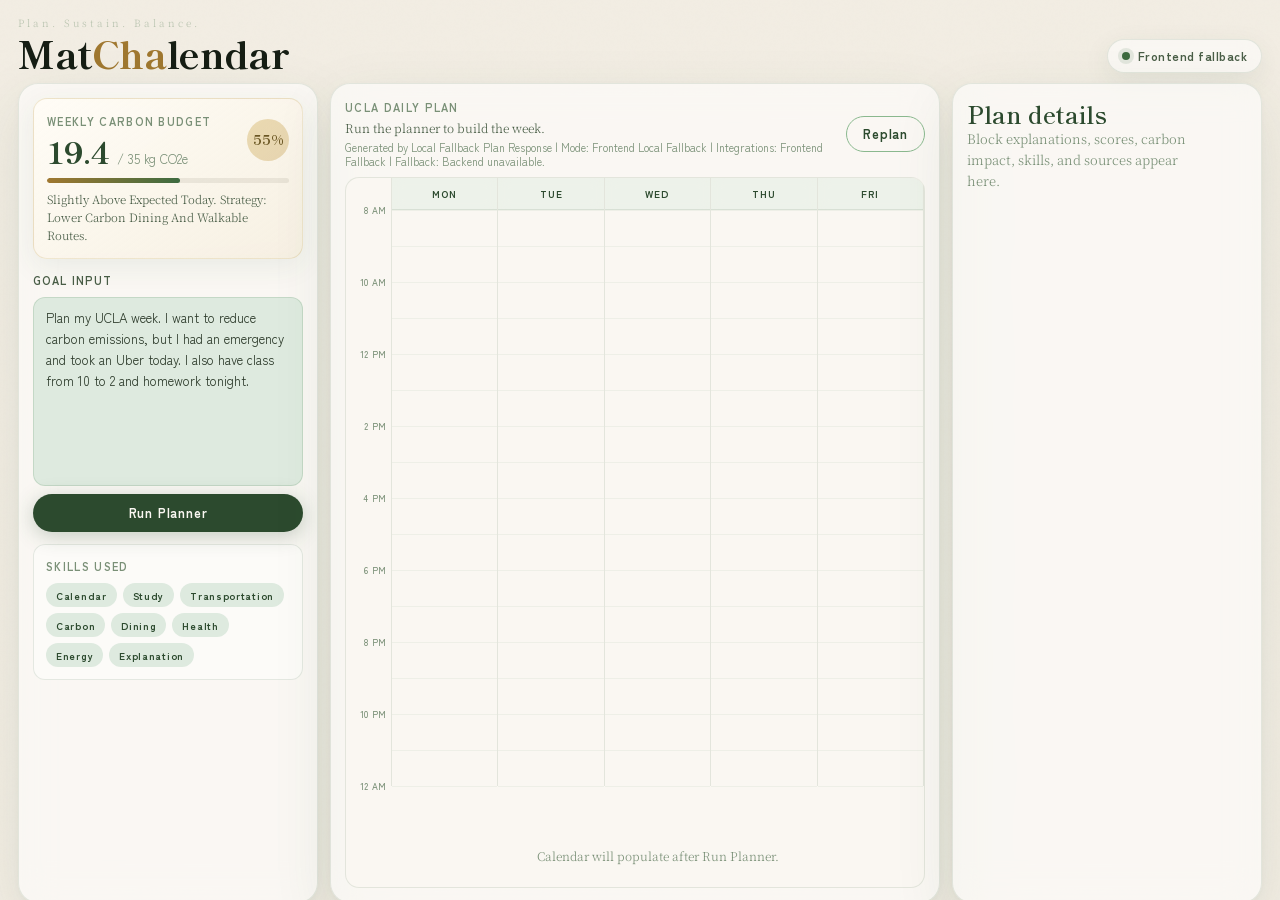
==== index.html @ 8e5134f7 "1" ====
<!doctype html>
<html lang="en">
  <head>
    <meta charset="UTF-8" />
    <meta name="viewport" content="width=device-width, initial-scale=1.0" />
    <meta name="description" content="MatChalendar - local-first AI campus planner for UCLA daily life. Sustainability, balance, and intelligent weekly planning." />
    <title>MatChalendar - Campus Life AI Planner</title>
    <link rel="stylesheet" href="./styles.css" />
  </head>
  <body>
    <main class="app-shell">
      <header class="topbar">
        <div class="brand">
          <p class="mood-text">Plan. Sustain. Balance.</p>
          <h1>Mat<span class="gold">Cha</span>lendar</h1>
        </div>
        <div id="plannerBadge" class="local-badge" aria-label="Planner status">
          <span class="status-dot"></span>
          Fallback ready
        </div>
      </header>

      <section class="workspace" aria-label="MatChalendar one-screen demo">
        <aside class="control-panel" aria-label="Planner controls">
          <section class="carbon-card" aria-label="Weekly carbon budget">
            <div class="card-row">
              <div>
                <p class="kicker">Weekly carbon budget</p>
                <div class="carbon-number"><strong id="carbonCurrent">19.4</strong><span id="carbonTarget">/ 35 kg CO2e</span></div>
              </div>
              <span id="carbonPercent" class="budget-pill">55%</span>
            </div>
            <div class="budget-meter" aria-hidden="true"><span id="carbonMeter"></span></div>
            <p id="carbonStatus" class="quiet-copy">Slightly above today's pace after an emergency Uber. The planner compensates with calmer meal and route choices.</p>
          </section>

          <form id="plannerForm" class="goal-form">
            <label for="promptInput">Goal input</label>
            <textarea id="promptInput" rows="8">Plan my UCLA week. I want to reduce carbon emissions, but I had an emergency and took an Uber today. I also have class from 10 to 2 and homework tonight.</textarea>
            <button class="primary-button" type="submit">Run Planner</button>
            <ol id="compactTrace" class="compact-trace" hidden></ol>
          </form>

          <section class="skill-trace-card" aria-label="Skills used trace">
            <p class="kicker">Skills used</p>
            <div id="skillsTrace" class="skill-chips muted"></div>
          </section>

          <section id="memoryCard" class="memory-card" aria-label="Memory update suggestion" hidden>
            <p class="kicker">Memory</p>
            <h3>Remember this preference?</h3>
            <p id="memoryReason" class="quiet-copy"></p>
            <div id="memoryPatch" class="memory-patch"></div>
            <div class="memory-actions">
              <button id="saveMemoryBtn" class="secondary-button" type="button">Save</button>
              <button id="ignoreMemoryBtn" class="ghost-button" type="button">Ignore</button>
            </div>
          </section>
        </aside>

        <section class="calendar-panel" aria-label="Weekly calendar">
          <div class="calendar-header">
            <div>
              <p class="kicker">UCLA daily plan</p>
              <h2 id="planSummary">Run the planner to build the week.</h2>
              <p id="plannerMeta" class="planner-meta">PlannerProvider waiting for a goal.</p>
            </div>
            <button id="regenerateBtn" class="secondary-button" type="button">Replan</button>
          </div>
          <div id="calendarGrid" class="calendar-grid" aria-live="polite"></div>
        </section>

        <aside class="detail-drawer" aria-label="Contextual explanation drawer">
          <div id="drawerEmpty" class="drawer-empty"></div>

          <div id="drawerContent" class="drawer-content" hidden>
            <div class="drawer-heading">
              <span id="blockType" class="type-pill"></span>
              <button id="closeDrawer" class="close-button" type="button" aria-label="Close explanation">&times;</button>
            </div>
            <h2 id="blockTitle"></h2>
            <p id="blockMeta" class="block-meta"></p>

            <section class="detail-section">
              <p class="kicker">Reason</p>
              <p id="blockReason"></p>
            </section>

            <section class="detail-section">
              <p class="kicker">Impact</p>
              <p id="blockImpact"></p>
            </section>

            <section class="impact-card">
              <p class="kicker">Carbon</p>
              <div class="impact-row"><span>Estimated carbon</span><strong id="carbonEstimate"></strong></div>
              <div class="impact-row"><span>Carbon delta</span><strong id="carbonDelta"></strong></div>
            </section>

            <section class="detail-section">
              <p class="kicker">Scores</p>
              <div id="scoreStack" class="score-stack"></div>
            </section>

            <section class="detail-section">
              <p class="kicker">Skills used</p>
              <div id="drawerSkills" class="skill-chips"></div>
            </section>

            <section class="detail-section">
              <p class="kicker">Data sources</p>
              <div id="drawerSources" class="skill-chips muted"></div>
            </section>
          </div>
        </aside>
      </section>
    </main>

    <script src="./app.js"></script>
  </body>
</html>
---- styles.css ----
﻿@import url("https://fonts.googleapis.com/css2?family=Shippori+Mincho+B1:wght@400;600;800&family=Zen+Kaku+Gothic+Antique:wght@300;400;500;700&family=Noto+Serif+JP:ital,wght@0,300;0,400;1,300&display=swap");

/* -- DESIGN TOKENS -- */
:root {
  --ink:         #161e14;
  --matcha-d:    #2c4a2e;
  --matcha:      #3d6b40;
  --matcha-m:    #5a8f5e;
  --matcha-l:    #8ab88e;
  --matcha-ll:   #bfd8c1;
  --matcha-dust: #deeadf;
  --washi:       #f2ede3;
  --cream:       #faf7f2;
  --cream-soft:  #fffdf8;
  --gold:        #a07830;
  --gold-l:      #c9a55a;
  --gold-soft:   #ead9b0;
  --text:        #2a3828;
  --text-mid:    #4a5e47;
  --text-soft:   #7a9077;
  --border:      rgba(60, 100, 60, 0.12);
  --shadow:      0 20px 60px rgba(44, 74, 46, 0.10), 0 2px 8px rgba(0, 0, 0, 0.04);
  --soft-shadow: 0 8px 28px rgba(44, 74, 46, 0.08);
  --r:           20px;
  --r-sm:        12px;
}

/* -- RESET -- */
*, *::before, *::after { box-sizing: border-box; margin: 0; padding: 0; }
html { scroll-behavior: smooth; }

[hidden] { display: none !important; }

body {
  min-height: 100vh;
  color: var(--text);
  font-family: 'Zen Kaku Gothic Antique', 'Segoe UI', sans-serif;
  font-weight: 400;
  line-height: 1.7;
  background: var(--washi);
}

/* -- GRAIN OVERLAY -- */
body::before {
  content: '';
  position: fixed;
  inset: 0;
  z-index: 0;
  pointer-events: none;
  opacity: 0.38;
  background-image: url("data:image/svg+xml,%3Csvg viewBox='0 0 256 256' xmlns='http://www.w3.org/2000/svg'%3E%3Cfilter id='n'%3E%3CfeTurbulence type='fractalNoise' baseFrequency='0.9' numOctaves='4' stitchTiles='stitch'/%3E%3C/filter%3E%3Crect width='100%25' height='100%25' filter='url(%23n)' opacity='0.04'/%3E%3C/svg%3E");
}

button, textarea { font: inherit; }
button { cursor: pointer; }

/* -- APP SHELL -- */
.app-shell {
  position: relative;
  z-index: 1;
  height: 100vh;
  padding: 14px 18px;
  overflow: hidden;
}

/* -- TOPBAR -- */
.topbar {
  display: flex;
  align-items: flex-end;
  justify-content: space-between;
  gap: 12px;
  max-width: 1640px;
  margin: 0 auto 10px;
}

.brand {
  display: grid;
  gap: 2px;
}

.mood-text {
  margin: 0;
  font-family: 'Noto Serif JP', serif;
  font-size: 10px;
  font-weight: 300;
  letter-spacing: 0.3em;
  color: rgba(61, 107, 64, 0.3);
}

.subtitle {
  margin: 0;
  font-family: 'Noto Serif JP', serif;
  font-size: 12px;
  font-weight: 300;
  color: var(--text-soft);
  letter-spacing: 0.04em;
}

h1, h2, p { margin-top: 0; }

h1 {
  margin-bottom: 0;
  font-family: 'Shippori Mincho B1', Georgia, serif;
  font-size: clamp(26px, 3.2vw, 38px);
  font-weight: 800;
  line-height: 1.05;
  letter-spacing: -0.01em;
  color: var(--ink);
}

h1 .accent { color: var(--matcha-d); }
h1 .gold { color: var(--gold); }

h2 {
  margin-bottom: 0;
  font-size: 20px;
  font-weight: 650;
  letter-spacing: 0;
  line-height: 1.2;
  color: var(--text);
}

.kicker {
  margin: 0 0 2px;
  color: var(--text-soft);
  font-size: 11px;
  font-weight: 700;
  letter-spacing: 0.12em;
  text-transform: uppercase;
}

/* -- LOCAL BADGE -- */
.local-badge {
  display: inline-flex;
  align-items: center;
  gap: 8px;
  min-height: 34px;
  padding: 0 14px;
  border: 1px solid var(--border);
  border-radius: 100px;
  background: rgba(255, 255, 255, 0.55);
  backdrop-filter: blur(10px);
  box-shadow: var(--soft-shadow);
  color: var(--text-mid);
  font-size: 12px;
  font-weight: 700;
  letter-spacing: 0.04em;
}

.status-dot {
  width: 8px;
  height: 8px;
  border-radius: 50%;
  background: var(--matcha);
  box-shadow: 0 0 0 4px rgba(61, 107, 64, 0.12);
  animation: pulse-dot 2.4s ease-in-out infinite;
}

@keyframes pulse-dot {
  0%, 100% { box-shadow: 0 0 0 4px rgba(61, 107, 64, 0.12); }
  50% { box-shadow: 0 0 0 7px rgba(61, 107, 64, 0.06); }
}

/* -- THREE-PANEL WORKSPACE -- */
.workspace {
  display: grid;
  grid-template-columns: minmax(250px, 300px) minmax(500px, 1fr) minmax(260px, 310px);
  gap: 12px;
  max-width: 1640px;
  height: calc(100vh - 80px);
  min-height: 0;
  margin: 0 auto;
}

/* -- PANEL BASE -- */
.control-panel,
.calendar-panel,
.detail-drawer {
  min-height: 0;
  border: 1px solid var(--border);
  border-radius: var(--r);
  background: rgba(255, 255, 255, 0.58);
  backdrop-filter: blur(16px);
  box-shadow: var(--shadow);
}

.control-panel,
.detail-drawer {
  padding: 14px;
  overflow-y: auto;
  overflow-x: hidden;
}

.calendar-panel {
  display: grid;
  grid-template-rows: auto 1fr;
  padding: 14px;
  overflow: hidden;
}

/* -- CARBON BUDGET CARD -- */
.carbon-card {
  padding: 13px;
  border: 1px solid rgba(185, 154, 72, 0.22);
  border-radius: 14px;
  background: linear-gradient(145deg, rgba(255, 252, 245, 0.9), rgba(243, 234, 216, 0.7));
  backdrop-filter: blur(8px);
  box-shadow: var(--soft-shadow);
}

.card-row,
.calendar-header,
.drawer-heading,
.impact-row {
  display: flex;
  align-items: center;
  justify-content: space-between;
  gap: 14px;
}

.carbon-number {
  display: flex;
  align-items: baseline;
  gap: 7px;
  margin-top: 5px;
}

.carbon-number strong {
  font-family: 'Shippori Mincho B1', serif;
  font-size: 30px;
  line-height: 1;
  font-weight: 800;
  letter-spacing: -0.02em;
  color: var(--matcha-d);
}

.carbon-number span,
.quiet-copy {
  color: var(--text-soft);
  font-size: 13px;
  line-height: 1.5;
}

.budget-pill {
  display: inline-grid;
  min-width: 42px;
  height: 42px;
  place-items: center;
  border-radius: 50%;
  background: linear-gradient(135deg, var(--gold-soft), rgba(201, 165, 90, 0.4));
  color: #6b5724;
  font-family: 'Shippori Mincho B1', serif;
  font-weight: 800;
  font-size: 13px;
}

.budget-meter {
  height: 5px;
  margin: 10px 0 8px;
  overflow: hidden;
  border-radius: 99px;
  background: rgba(91, 79, 57, 0.1);
}

.budget-meter span {
  display: block;
  width: 55%;
  height: 100%;
  border-radius: inherit;
  background: linear-gradient(90deg, var(--gold), var(--matcha));
  transition: width 1.2s ease;
}

.quiet-copy {
  margin-bottom: 0;
  font-family: 'Noto Serif JP', serif;
  font-weight: 300;
  font-size: 11.5px;
  line-height: 1.55;
  color: var(--text-mid);
}

.skill-trace-card {
  margin-top: 12px;
  padding: 12px;
  border: 1px solid var(--border);
  border-radius: 12px;
  background: rgba(255, 255, 255, 0.42);
}

.memory-card {
  display: grid;
  gap: 8px;
  margin-top: 12px;
  padding: 12px;
  border: 1px solid rgba(90, 143, 94, 0.22);
  border-radius: 12px;
  background: rgba(255, 255, 255, 0.52);
}

.memory-card h3 {
  margin: 0;
  color: var(--matcha-d);
  font-size: 14px;
  line-height: 1.25;
}

.memory-patch {
  max-height: 90px;
  overflow: auto;
  padding: 8px;
  border-radius: 8px;
  background: var(--matcha-dust);
  color: var(--text-mid);
  font-size: 11px;
  line-height: 1.45;
  white-space: pre-wrap;
}

.memory-actions {
  display: flex;
  gap: 8px;
}

/* -- GOAL FORM -- */
.goal-form {
  display: grid;
  gap: 8px;
  margin-top: 12px;
}

.goal-form label {
  color: var(--text-mid);
  font-size: 11px;
  font-weight: 700;
  letter-spacing: 0.1em;
  text-transform: uppercase;
}

textarea {
  width: 100%;
  min-height: 100px;
  resize: none;
  border: 1.5px solid rgba(90, 143, 94, 0.2);
  border-radius: 12px;
  padding: 10px 12px;
  background: var(--matcha-dust);
  color: var(--text);
  font-size: 13px;
  line-height: 1.6;
  outline: none;
  transition: border-color 0.2s, box-shadow 0.2s;
}

textarea:focus {
  border-color: var(--matcha-m);
  box-shadow: 0 0 0 4px rgba(90, 143, 94, 0.08);
}

/* -- BUTTONS -- */
.primary-button,
.secondary-button,
.close-button {
  border: 0;
  font-weight: 700;
  letter-spacing: 0.06em;
  transition: background 0.25s, transform 0.2s, box-shadow 0.25s;
}

.primary-button {
  min-height: 38px;
  padding: 0 20px;
  border-radius: 100px;
  background: var(--matcha-d);
  color: var(--cream);
  font-size: 13px;
  box-shadow: 0 4px 20px rgba(44, 74, 46, 0.25);
}

.primary-button:hover {
  background: var(--matcha);
  transform: translateY(-1px);
  box-shadow: 0 8px 28px rgba(44, 74, 46, 0.3);
}

.secondary-button {
  min-height: 36px;
  padding: 0 16px;
  border-radius: 100px;
  background: transparent;
  color: var(--matcha-d);
  border: 1.5px solid var(--matcha-l);
  font-size: 13px;
}

.secondary-button:hover {
  background: var(--matcha-dust);
  transform: translateY(-1px);
}

.ghost-button {
  min-height: 36px;
  padding: 0 14px;
  border: 0;
  border-radius: 100px;
  background: transparent;
  color: var(--text-soft);
  font-size: 13px;
  font-weight: 700;
}

.ghost-button:hover {
  background: rgba(222, 234, 223, 0.45);
  color: var(--matcha-d);
}

.close-button {
  width: 34px;
  height: 34px;
  padding: 0;
  border-radius: 50%;
  background: rgba(222, 234, 223, 0.5);
  color: var(--text-soft);
  font-size: 14px;
  display: grid;
  place-items: center;
}

.close-button:hover {
  background: var(--matcha-dust);
  color: var(--matcha-d);
  transform: translateY(-1px);
}

/* -- COMPACT PLANNER TRACE -- */
.compact-trace {
  display: flex;
  flex-direction: column;
  gap: 4px;
  margin: 2px 0 0;
  padding: 0;
  list-style: none;
}

.compact-trace li {
  display: flex;
  align-items: center;
  gap: 6px;
  min-height: 20px;
  padding: 0 8px;
  border-radius: 6px;
  font-size: 10px;
  font-weight: 500;
  color: var(--text-soft);
  opacity: 0;
  transform: translateY(3px);
  transition: opacity 0.35s, transform 0.35s, color 0.3s, background 0.3s;
}

.compact-trace li::before {
  content: '';
  width: 5px;
  height: 5px;
  border-radius: 50%;
  background: var(--matcha-ll);
  flex-shrink: 0;
  transition: background 0.3s;
}

.compact-trace li.active {
  opacity: 1;
  transform: none;
  color: var(--matcha-d);
  background: var(--matcha-dust);
  font-weight: 700;
}

.compact-trace li.active::before {
  background: var(--matcha);
}

.compact-trace li.done {
  opacity: 1;
  transform: none;
  color: var(--text-soft);
  background: transparent;
}

.compact-trace li.done::before {
  background: var(--matcha-d);
}

/* -- CALENDAR PANEL -- */
.calendar-header {
  margin-bottom: 8px;
}

.calendar-header h2 {
  font-family: 'Shippori Mincho B1', serif;
  font-size: 15px;
  font-weight: 600;
  color: var(--matcha-d);
}

#planSummary {
  max-width: 760px;
  font-family: 'Noto Serif JP', serif;
  font-weight: 300;
  font-size: 12px;
  color: var(--text-mid);
  line-height: 1.5;
}

.planner-meta {
  margin-top: 3px;
  color: var(--text-soft);
  font-size: 11px;
  line-height: 1.35;
}

.calendar-grid {
  display: grid;
  grid-template-columns: 46px repeat(5, minmax(80px, 1fr));
  min-height: 0;
  height: 100%;
  overflow: hidden;
  border: 1px solid var(--border);
  border-radius: 14px;
  background: var(--cream);
}

.time-rail,
.day-column {
  position: relative;
  border-right: 1px solid var(--border);
}

.day-column:last-child {
  border-right: 0;
}

.day-head {
  position: sticky;
  top: 0;
  z-index: 2;
  height: 32px;
  display: flex;
  align-items: center;
  justify-content: center;
  border-bottom: 1px solid var(--border);
  background: rgba(222, 234, 223, 0.45);
  backdrop-filter: blur(6px);
  color: var(--matcha-d);
  font-size: 10px;
  font-weight: 700;
  letter-spacing: 0.1em;
  text-transform: uppercase;
}

.time-label {
  position: absolute;
  right: 5px;
  color: var(--text-soft);
  font-size: 9px;
  font-weight: 500;
  letter-spacing: 0.02em;
}

.hour-line {
  position: absolute;
  right: 0;
  left: 0;
  height: 1px;
  background: rgba(60, 100, 60, 0.06);
}

.calendar-empty {
  grid-column: 2 / -1;
  display: grid;
  place-items: center;
  color: var(--text-soft);
  font-size: 12px;
  font-family: 'Noto Serif JP', serif;
  font-weight: 300;
  text-align: center;
}

/* -- CALENDAR BLOCKS -- */
.calendar-block {
  position: absolute;
  right: 4px;
  left: 4px;
  display: grid;
  align-content: space-between;
  min-height: 28px;
  border: none;
  border-radius: 8px;
  padding: 5px 7px;
  text-align: left;
  transition: transform 200ms ease, box-shadow 200ms ease, filter 200ms ease;
  overflow: hidden;
  cursor: pointer;
  border-left: 3px solid transparent;
}

.calendar-block:hover,
.calendar-block:focus-visible,
.calendar-block.selected {
  transform: translateY(-2px) scale(1.01);
  outline: none;
}

.calendar-block.selected {
  box-shadow: 0 8px 24px rgba(44, 74, 46, 0.18), 0 0 0 2px rgba(160, 120, 48, 0.3);
}

.calendar-block strong,
.calendar-block small {
  position: relative;
  overflow: hidden;
  text-overflow: ellipsis;
  white-space: nowrap;
}

.calendar-block strong {
  font-size: 10px;
  line-height: 1.15;
}

.calendar-block small {
  margin-top: 2px;
  font-size: 8.5px;
  opacity: 0.8;
}

/* Block type colors -soft, muted, matcha-latte palette */
.block-class {
  background: rgba(61, 107, 64, 0.12);
  color: var(--matcha-d);
  border-left-color: var(--matcha-d);
}

.block-meal {
  background: rgba(160, 120, 48, 0.12);
  color: var(--gold);
  border-left-color: var(--gold);
}

.block-study {
  background: rgba(90, 143, 94, 0.14);
  color: var(--matcha-m);
  border-left-color: var(--matcha-m);
}

.block-recovery {
  background: rgba(139, 184, 142, 0.18);
  color: #3a6b40;
  border-left-color: var(--matcha-l);
}

.block-rest {
  background: rgba(191, 216, 193, 0.25);
  color: var(--text-mid);
  border-left-color: var(--matcha-ll);
}

.block-commute {
  background: rgba(160, 120, 48, 0.1);
  color: #8a6b2c;
  border-left-color: var(--gold-l);
}

/* -- DETAIL DRAWER -- */
.drawer-empty {
  min-height: 100%;
}

.drawer-empty h2 {
  font-family: 'Shippori Mincho B1', Georgia, serif;
  font-size: 24px;
  font-weight: 600;
  color: var(--matcha-d);
  line-height: 1.3;
}

.drawer-empty p {
  max-width: 240px;
  color: var(--text-soft);
  font-family: 'Noto Serif JP', serif;
  font-weight: 300;
  font-size: 13px;
  line-height: 1.6;
}

.drawer-content {
  animation: rise 280ms ease both;
}

@keyframes rise {
  from { opacity: 0; transform: translateY(10px); }
  to   { opacity: 1; transform: translateY(0); }
}

.drawer-heading {
  margin-bottom: 14px;
}

.type-pill {
  display: inline-flex;
  align-items: center;
  min-height: 26px;
  padding: 0 12px;
  border-radius: 100px;
  background: linear-gradient(135deg, var(--matcha-d), var(--matcha-m));
  color: var(--cream);
  font-size: 10px;
  font-weight: 700;
  letter-spacing: 0.08em;
  text-transform: uppercase;
}

#blockTitle {
  font-family: 'Shippori Mincho B1', serif;
  font-size: 18px;
  font-weight: 600;
  color: var(--matcha-d);
  margin-top: 8px;
}

.block-meta {
  margin: 6px 0 16px;
  color: var(--text-soft);
  font-size: 12px;
  font-weight: 500;
  letter-spacing: 0.02em;
}

.detail-section,
.impact-card {
  padding-top: 14px;
  margin-top: 14px;
  border-top: 1px solid var(--border);
}

.detail-section .kicker {
  margin-bottom: 6px;
  color: var(--matcha-m);
  font-size: 10px;
}

.detail-section p:not(.kicker) {
  margin-bottom: 0;
  color: var(--text-mid);
  font-family: 'Noto Serif JP', serif;
  font-weight: 300;
  font-size: 13px;
  line-height: 1.7;
}

.impact-card {
  padding: 14px;
  border: 1px solid rgba(185, 154, 72, 0.2);
  border-radius: 14px;
  background: linear-gradient(145deg, rgba(251, 245, 234, 0.88), rgba(238, 228, 208, 0.5));
  border-top: 3px solid var(--gold);
}

.impact-card .kicker {
  margin-bottom: 8px;
  color: var(--gold);
}

.impact-row {
  padding: 4px 0;
  color: var(--text-mid);
  font-size: 12px;
}

.impact-row strong {
  color: var(--text);
  font-size: 13px;
}

.delta-good {
  color: var(--matcha-d) !important;
}

.delta-warn {
  color: #9d6542 !important;
}

/* -- SCORE BARS -- */
.score-stack {
  display: grid;
  gap: 8px;
  margin-top: 10px;
}

.score-row {
  display: grid;
  grid-template-columns: 76px 1fr 28px;
  gap: 8px;
  align-items: center;
  color: var(--text-mid);
  font-size: 11px;
  font-weight: 700;
  letter-spacing: 0.02em;
}

.score-bar {
  height: 5px;
  overflow: hidden;
  border-radius: 100px;
  background: var(--matcha-dust);
}

.score-bar span {
  display: block;
  height: 100%;
  border-radius: inherit;
  background: linear-gradient(90deg, var(--matcha-l), var(--matcha-d));
  transition: width 0.8s ease;
}

/* -- SKILL CHIPS -- */
.skill-chips {
  display: flex;
  flex-wrap: wrap;
  gap: 6px;
  margin-top: 8px;
}

.skill-chip {
  display: inline-flex;
  align-items: center;
  min-height: 24px;
  padding: 0 10px;
  border-radius: 100px;
  background: var(--matcha-d);
  color: var(--cream);
  font-size: 10px;
  font-weight: 700;
  letter-spacing: 0.07em;
}

.skill-chips.muted .skill-chip {
  background: var(--matcha-dust);
  color: var(--matcha-d);
}

/* -- RESPONSIVE -- */
@media (max-width: 1180px) {
  .workspace {
    grid-template-columns: 320px 1fr;
    height: auto;
  }

  .detail-drawer {
    grid-column: 1 / -1;
    min-height: 330px;
  }

  .calendar-panel {
    min-height: 680px;
  }
}

@media (max-width: 840px) {
  .app-shell { padding: 14px; }

  .topbar {
    align-items: start;
    flex-direction: column;
  }

  .workspace {
    grid-template-columns: 1fr;
  }

  .calendar-panel {
    overflow-x: auto;
  }

  .calendar-grid {
    min-width: 680px;
  }
}
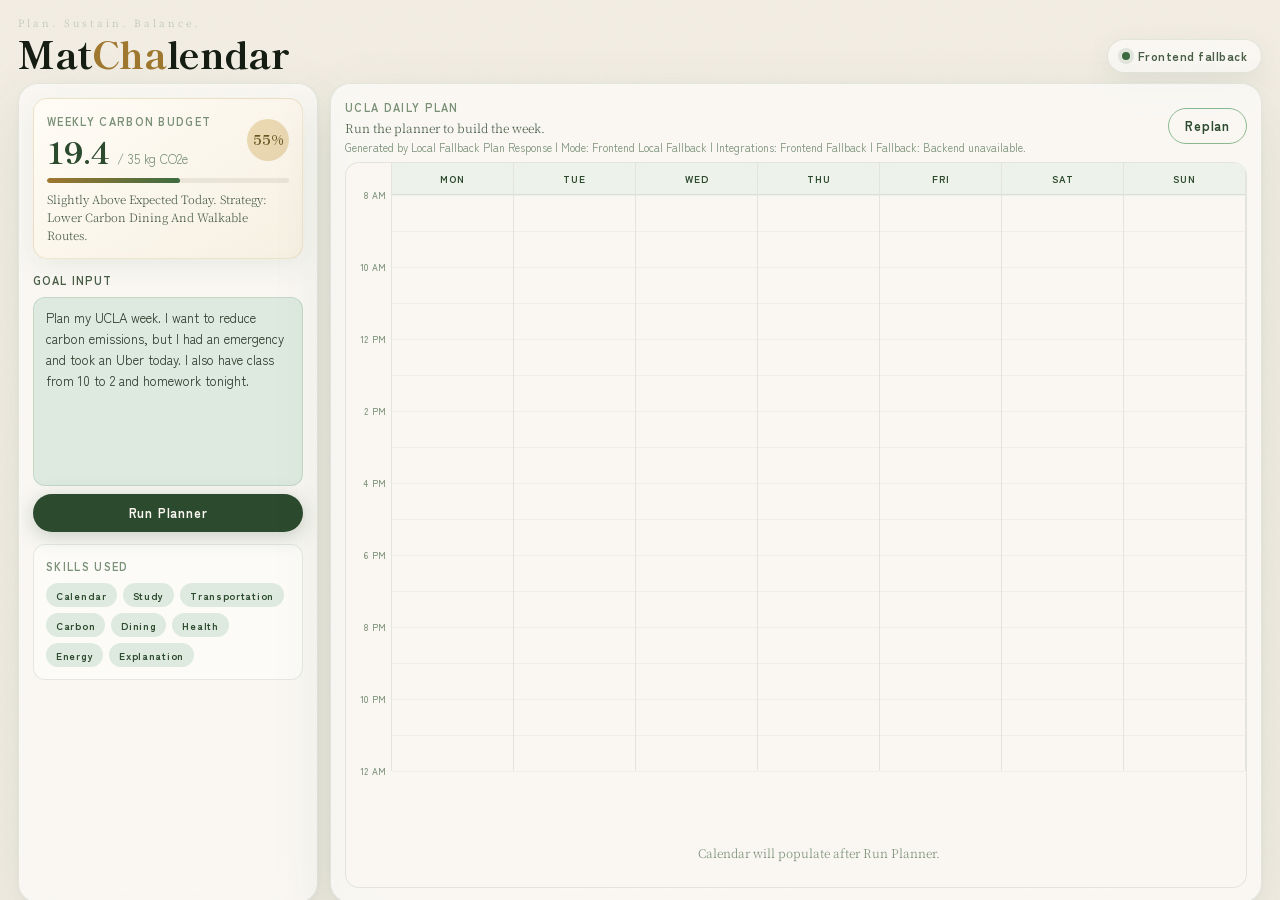
==== commit 7892c20b: "Merge branch 'main' of https://github.com/RukaAtre1/MatChalendar" ====
--- a/index.html
+++ b/index.html
@@ -70,7 +70,7 @@
           <div id="calendarGrid" class="calendar-grid" aria-live="polite"></div>
         </section>
 
-        <aside class="detail-drawer" aria-label="Contextual explanation drawer">
+        <aside class="detail-drawer" aria-label="Contextual explanation drawer" hidden>
           <div id="drawerEmpty" class="drawer-empty"></div>
 
           <div id="drawerContent" class="drawer-content" hidden>
--- a/styles.css
+++ b/styles.css
@@ -161,15 +161,19 @@
   50% { box-shadow: 0 0 0 7px rgba(61, 107, 64, 0.06); }
 }
 
-/* -- THREE-PANEL WORKSPACE -- */
+/* -- WORKSPACE -- */
 .workspace {
   display: grid;
-  grid-template-columns: minmax(250px, 300px) minmax(500px, 1fr) minmax(260px, 310px);
+  grid-template-columns: minmax(250px, 300px) minmax(500px, 1fr);
   gap: 12px;
   max-width: 1640px;
   height: calc(100vh - 80px);
   min-height: 0;
   margin: 0 auto;
+}
+
+.workspace.drawer-open {
+  grid-template-columns: minmax(250px, 300px) minmax(500px, 1fr) minmax(260px, 310px);
 }
 
 /* -- PANEL BASE -- */
@@ -520,7 +524,7 @@
 
 .calendar-grid {
   display: grid;
-  grid-template-columns: 46px repeat(5, minmax(80px, 1fr));
+  grid-template-columns: 46px repeat(7, minmax(72px, 1fr));
   min-height: 0;
   height: 100%;
   overflow: hidden;
@@ -601,6 +605,7 @@
   overflow: hidden;
   cursor: pointer;
   border-left: 3px solid transparent;
+  color: var(--text-mid);
 }
 
 .calendar-block:hover,
@@ -615,8 +620,9 @@
 }
 
 .calendar-block strong,
-.calendar-block small {
+.calendar-block small span:first-child {
   position: relative;
+  min-width: 0;
   overflow: hidden;
   text-overflow: ellipsis;
   white-space: nowrap;
@@ -625,49 +631,92 @@
 .calendar-block strong {
   font-size: 10px;
   line-height: 1.15;
+  color: var(--text);
 }
 
 .calendar-block small {
+  display: flex;
+  align-items: center;
+  justify-content: space-between;
+  gap: 4px;
   margin-top: 2px;
   font-size: 8.5px;
   opacity: 0.8;
 }
 
+.carbon-mini-pill {
+  display: inline-flex;
+  align-items: center;
+  flex: 0 0 auto;
+  min-height: 14px;
+  padding: 0 4px;
+  border-radius: 99px;
+  font-size: 8px;
+  font-weight: 800;
+  line-height: 1;
+}
+
 /* Block type colors -soft, muted, matcha-latte palette */
 .block-class {
   background: rgba(61, 107, 64, 0.12);
-  color: var(--matcha-d);
-  border-left-color: var(--matcha-d);
 }
 
 .block-meal {
   background: rgba(160, 120, 48, 0.12);
-  color: var(--gold);
-  border-left-color: var(--gold);
 }
 
 .block-study {
   background: rgba(90, 143, 94, 0.14);
-  color: var(--matcha-m);
-  border-left-color: var(--matcha-m);
 }
 
 .block-recovery {
   background: rgba(139, 184, 142, 0.18);
-  color: #3a6b40;
-  border-left-color: var(--matcha-l);
 }
 
 .block-rest {
   background: rgba(191, 216, 193, 0.25);
-  color: var(--text-mid);
-  border-left-color: var(--matcha-ll);
 }
 
 .block-commute {
   background: rgba(160, 120, 48, 0.1);
-  color: #8a6b2c;
-  border-left-color: var(--gold-l);
+}
+
+/* Carbon impact colors. Event type sets the soft fill; carbon delta sets the signal. */
+.sustain-save-strong {
+  border-left-color: var(--matcha-d);
+  box-shadow: inset 0 0 0 1px rgba(44, 74, 46, 0.08);
+}
+
+.sustain-save-strong .carbon-mini-pill {
+  background: var(--matcha-d);
+  color: var(--cream);
+}
+
+.sustain-save {
+  border-left-color: var(--matcha-m);
+}
+
+.sustain-save .carbon-mini-pill {
+  background: var(--matcha-dust);
+  color: var(--matcha-d);
+}
+
+.sustain-neutral {
+  border-left-color: var(--matcha-ll);
+}
+
+.sustain-neutral .carbon-mini-pill {
+  background: rgba(191, 216, 193, 0.45);
+  color: var(--text-mid);
+}
+
+.sustain-pressure {
+  border-left-color: var(--gold);
+}
+
+.sustain-pressure .carbon-mini-pill {
+  background: var(--gold-soft);
+  color: #725628;
 }
 
 /* -- DETAIL DRAWER -- */
@@ -855,6 +904,10 @@
     height: auto;
   }
 
+  .workspace.drawer-open {
+    grid-template-columns: 320px 1fr;
+  }
+
   .detail-drawer {
     grid-column: 1 / -1;
     min-height: 330px;
@@ -882,6 +935,6 @@
   }
 
   .calendar-grid {
-    min-width: 680px;
+    min-width: 860px;
   }
 }
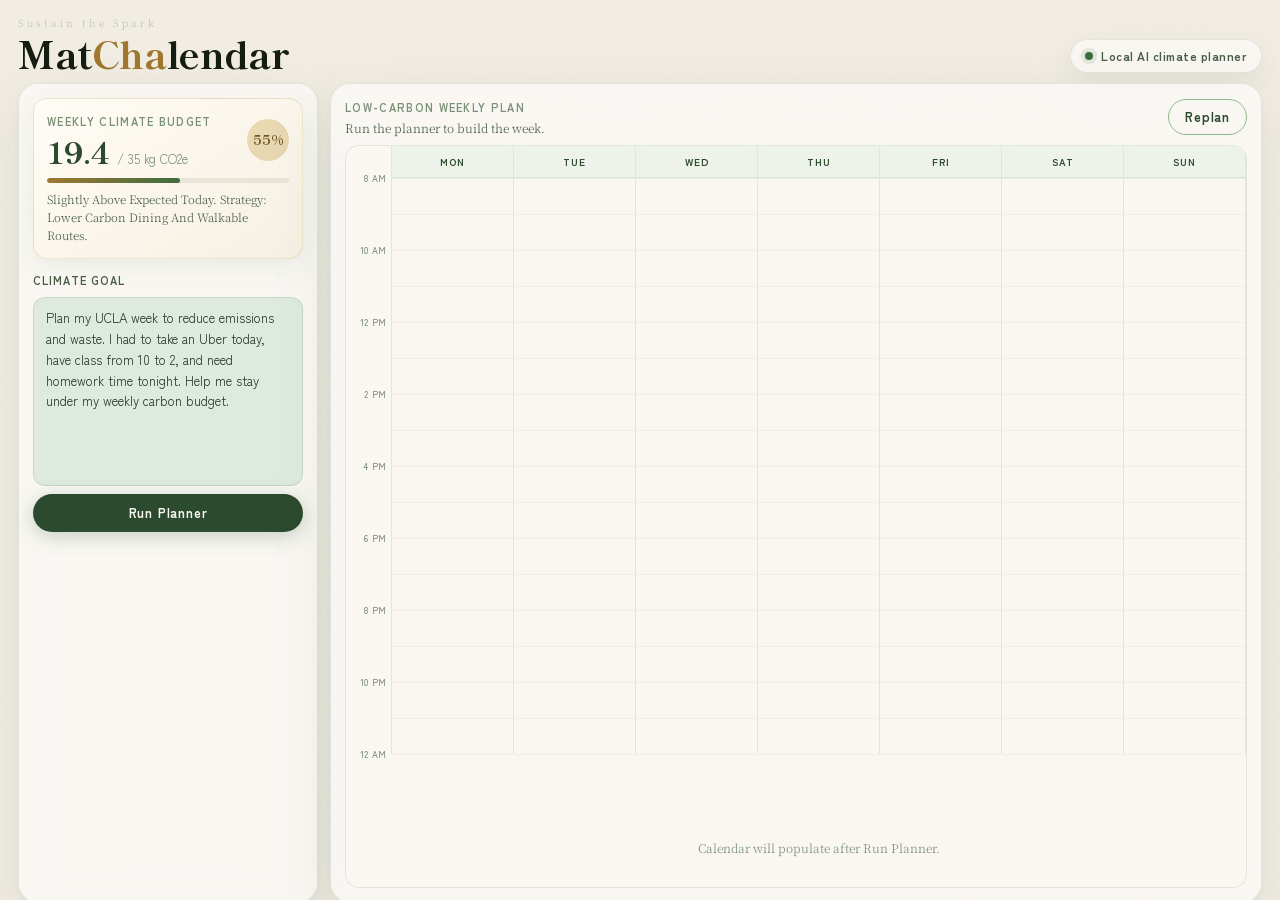
==== commit 935a4ec3: "mm" ====
--- a/index.html
+++ b/index.html
@@ -11,12 +11,12 @@
     <main class="app-shell">
       <header class="topbar">
         <div class="brand">
-          <p class="mood-text">Plan. Sustain. Balance.</p>
+          <p class="mood-text">Sustain the Spark</p>
           <h1>Mat<span class="gold">Cha</span>lendar</h1>
         </div>
-        <div id="plannerBadge" class="local-badge" aria-label="Planner status">
+        <div class="local-badge" aria-label="Local planner status">
           <span class="status-dot"></span>
-          Fallback ready
+          Local AI climate planner
         </div>
       </header>
 
@@ -25,7 +25,7 @@
           <section class="carbon-card" aria-label="Weekly carbon budget">
             <div class="card-row">
               <div>
-                <p class="kicker">Weekly carbon budget</p>
+                <p class="kicker">Weekly climate budget</p>
                 <div class="carbon-number"><strong id="carbonCurrent">19.4</strong><span id="carbonTarget">/ 35 kg CO2e</span></div>
               </div>
               <span id="carbonPercent" class="budget-pill">55%</span>
@@ -35,35 +35,18 @@
           </section>
 
           <form id="plannerForm" class="goal-form">
-            <label for="promptInput">Goal input</label>
-            <textarea id="promptInput" rows="8">Plan my UCLA week. I want to reduce carbon emissions, but I had an emergency and took an Uber today. I also have class from 10 to 2 and homework tonight.</textarea>
+            <label for="promptInput">Climate goal</label>
+            <textarea id="promptInput" rows="8">Plan my UCLA week to reduce emissions and waste. I had to take an Uber today, have class from 10 to 2, and need homework time tonight. Help me stay under my weekly carbon budget.</textarea>
             <button class="primary-button" type="submit">Run Planner</button>
             <ol id="compactTrace" class="compact-trace" hidden></ol>
           </form>
-
-          <section class="skill-trace-card" aria-label="Skills used trace">
-            <p class="kicker">Skills used</p>
-            <div id="skillsTrace" class="skill-chips muted"></div>
-          </section>
-
-          <section id="memoryCard" class="memory-card" aria-label="Memory update suggestion" hidden>
-            <p class="kicker">Memory</p>
-            <h3>Remember this preference?</h3>
-            <p id="memoryReason" class="quiet-copy"></p>
-            <div id="memoryPatch" class="memory-patch"></div>
-            <div class="memory-actions">
-              <button id="saveMemoryBtn" class="secondary-button" type="button">Save</button>
-              <button id="ignoreMemoryBtn" class="ghost-button" type="button">Ignore</button>
-            </div>
-          </section>
         </aside>
 
         <section class="calendar-panel" aria-label="Weekly calendar">
           <div class="calendar-header">
             <div>
-              <p class="kicker">UCLA daily plan</p>
+              <p class="kicker">Low-carbon weekly plan</p>
               <h2 id="planSummary">Run the planner to build the week.</h2>
-              <p id="plannerMeta" class="planner-meta">PlannerProvider waiting for a goal.</p>
             </div>
             <button id="regenerateBtn" class="secondary-button" type="button">Replan</button>
           </div>
@@ -81,35 +64,19 @@
             <h2 id="blockTitle"></h2>
             <p id="blockMeta" class="block-meta"></p>
 
-            <section class="detail-section">
-              <p class="kicker">Reason</p>
-              <p id="blockReason"></p>
+            <section class="impact-card">
+              <p class="kicker">Climate impact</p>
+              <div class="impact-row"><span>Estimated footprint</span><strong id="carbonEstimate"></strong></div>
             </section>
 
-            <section class="detail-section">
-              <p class="kicker">Impact</p>
-              <p id="blockImpact"></p>
+            <section id="menuSection" class="menu-section" hidden>
+              <p class="kicker">Menu</p>
+              <div id="menuSections" class="menu-sections"></div>
             </section>
 
-            <section class="impact-card">
-              <p class="kicker">Carbon</p>
-              <div class="impact-row"><span>Estimated carbon</span><strong id="carbonEstimate"></strong></div>
-              <div class="impact-row"><span>Carbon delta</span><strong id="carbonDelta"></strong></div>
-            </section>
-
-            <section class="detail-section">
-              <p class="kicker">Scores</p>
-              <div id="scoreStack" class="score-stack"></div>
-            </section>
-
-            <section class="detail-section">
-              <p class="kicker">Skills used</p>
-              <div id="drawerSkills" class="skill-chips"></div>
-            </section>
-
-            <section class="detail-section">
-              <p class="kicker">Data sources</p>
-              <div id="drawerSources" class="skill-chips muted"></div>
+            <section id="choicesSection" class="choices-section" hidden>
+              <p class="kicker">Choices</p>
+              <div id="diningChoices" class="dining-choices"></div>
             </section>
           </div>
         </aside>
--- a/styles.css
+++ b/styles.css
@@ -284,48 +284,6 @@
   color: var(--text-mid);
 }
 
-.skill-trace-card {
-  margin-top: 12px;
-  padding: 12px;
-  border: 1px solid var(--border);
-  border-radius: 12px;
-  background: rgba(255, 255, 255, 0.42);
-}
-
-.memory-card {
-  display: grid;
-  gap: 8px;
-  margin-top: 12px;
-  padding: 12px;
-  border: 1px solid rgba(90, 143, 94, 0.22);
-  border-radius: 12px;
-  background: rgba(255, 255, 255, 0.52);
-}
-
-.memory-card h3 {
-  margin: 0;
-  color: var(--matcha-d);
-  font-size: 14px;
-  line-height: 1.25;
-}
-
-.memory-patch {
-  max-height: 90px;
-  overflow: auto;
-  padding: 8px;
-  border-radius: 8px;
-  background: var(--matcha-dust);
-  color: var(--text-mid);
-  font-size: 11px;
-  line-height: 1.45;
-  white-space: pre-wrap;
-}
-
-.memory-actions {
-  display: flex;
-  gap: 8px;
-}
-
 /* -- GOAL FORM -- */
 .goal-form {
   display: grid;
@@ -402,22 +360,6 @@
   transform: translateY(-1px);
 }
 
-.ghost-button {
-  min-height: 36px;
-  padding: 0 14px;
-  border: 0;
-  border-radius: 100px;
-  background: transparent;
-  color: var(--text-soft);
-  font-size: 13px;
-  font-weight: 700;
-}
-
-.ghost-button:hover {
-  background: rgba(222, 234, 223, 0.45);
-  color: var(--matcha-d);
-}
-
 .close-button {
   width: 34px;
   height: 34px;
@@ -515,13 +457,6 @@
   line-height: 1.5;
 }
 
-.planner-meta {
-  margin-top: 3px;
-  color: var(--text-soft);
-  font-size: 11px;
-  line-height: 1.35;
-}
-
 .calendar-grid {
   display: grid;
   grid-template-columns: 46px repeat(7, minmax(72px, 1fr));
@@ -681,40 +616,40 @@
   background: rgba(160, 120, 48, 0.1);
 }
 
-/* Carbon impact colors. Event type sets the soft fill; carbon delta sets the signal. */
-.sustain-save-strong {
+/* Footprint colors. Event type sets the soft fill; estimated carbon sets the signal. */
+.footprint-zero {
   border-left-color: var(--matcha-d);
   box-shadow: inset 0 0 0 1px rgba(44, 74, 46, 0.08);
 }
 
-.sustain-save-strong .carbon-mini-pill {
+.footprint-zero .carbon-mini-pill {
   background: var(--matcha-d);
   color: var(--cream);
 }
 
-.sustain-save {
+.footprint-low {
   border-left-color: var(--matcha-m);
 }
 
-.sustain-save .carbon-mini-pill {
+.footprint-low .carbon-mini-pill {
   background: var(--matcha-dust);
   color: var(--matcha-d);
 }
 
-.sustain-neutral {
+.footprint-moderate {
   border-left-color: var(--matcha-ll);
 }
 
-.sustain-neutral .carbon-mini-pill {
+.footprint-moderate .carbon-mini-pill {
   background: rgba(191, 216, 193, 0.45);
   color: var(--text-mid);
 }
 
-.sustain-pressure {
+.footprint-high {
   border-left-color: var(--gold);
 }
 
-.sustain-pressure .carbon-mini-pill {
+.footprint-high .carbon-mini-pill {
   background: var(--gold-soft);
   color: #725628;
 }
@@ -785,13 +720,17 @@
 }
 
 .detail-section,
-.impact-card {
+.impact-card,
+.menu-section,
+.choices-section {
   padding-top: 14px;
   margin-top: 14px;
   border-top: 1px solid var(--border);
 }
 
-.detail-section .kicker {
+.detail-section .kicker,
+.menu-section .kicker,
+.choices-section .kicker {
   margin-bottom: 6px;
   color: var(--matcha-m);
   font-size: 10px;
@@ -830,45 +769,128 @@
   font-size: 13px;
 }
 
-.delta-good {
-  color: var(--matcha-d) !important;
-}
-
-.delta-warn {
-  color: #9d6542 !important;
-}
-
-/* -- SCORE BARS -- */
-.score-stack {
+.menu-sections {
+  display: grid;
+  gap: 10px;
+  margin-top: 10px;
+}
+
+.menu-station {
+  padding: 11px 12px;
+  border: 1px solid rgba(60, 100, 60, 0.12);
+  border-radius: 10px;
+  background: rgba(222, 234, 223, 0.36);
+}
+
+.menu-station h3 {
+  margin: 0 0 6px;
+  color: var(--matcha-d);
+  font-size: 11px;
+  font-weight: 800;
+  letter-spacing: 0.08em;
+  text-transform: uppercase;
+}
+
+.menu-station ul {
+  display: grid;
+  gap: 4px;
+  margin: 0;
+  padding: 0;
+  list-style: none;
+}
+
+.menu-station li {
+  display: grid;
+  grid-template-columns: minmax(0, 1fr) auto;
+  gap: 8px;
+  align-items: baseline;
+  color: var(--text-mid);
+  font-size: 13px;
+  font-weight: 600;
+  line-height: 1.35;
+}
+
+.menu-station li span {
+  min-width: 0;
+}
+
+.menu-station li strong {
+  color: var(--matcha-d);
+  font-size: 12px;
+  font-weight: 800;
+}
+
+.dining-choices {
   display: grid;
   gap: 8px;
   margin-top: 10px;
 }
 
-.score-row {
-  display: grid;
-  grid-template-columns: 76px 1fr 28px;
+.dining-choice {
+  overflow: hidden;
+  border: 1px solid rgba(60, 100, 60, 0.12);
+  border-radius: 10px;
+  background: rgba(255, 255, 255, 0.42);
+}
+
+.dining-choice summary {
+  display: grid;
+  grid-template-columns: minmax(0, 1fr) auto 18px;
   gap: 8px;
   align-items: center;
+  min-height: 40px;
+  padding: 0 11px;
   color: var(--text-mid);
+  cursor: pointer;
+  list-style: none;
+}
+
+.dining-choice summary::-webkit-details-marker {
+  display: none;
+}
+
+.choice-name {
+  overflow: hidden;
+  color: var(--matcha-d);
+  font-size: 12px;
+  font-weight: 800;
+  text-overflow: ellipsis;
+  white-space: nowrap;
+}
+
+.dining-choice summary strong {
+  color: var(--text);
   font-size: 11px;
-  font-weight: 700;
-  letter-spacing: 0.02em;
-}
-
-.score-bar {
-  height: 5px;
-  overflow: hidden;
-  border-radius: 100px;
+  font-weight: 800;
+}
+
+.choice-arrow {
+  display: grid;
+  width: 18px;
+  height: 18px;
+  place-items: center;
+  border-radius: 50%;
+  background: rgba(222, 234, 223, 0.7);
+  color: var(--matcha-d);
+  font-size: 15px;
+  font-weight: 800;
+  line-height: 1;
+  transition: transform 160ms ease, background 160ms ease;
+}
+
+.dining-choice[open] .choice-arrow {
   background: var(--matcha-dust);
-}
-
-.score-bar span {
-  display: block;
-  height: 100%;
-  border-radius: inherit;
-  background: linear-gradient(90deg, var(--matcha-l), var(--matcha-d));
-  transition: width 0.8s ease;
+  transform: rotate(90deg);
+}
+
+.choice-menu {
+  display: grid;
+  gap: 8px;
+  padding: 0 10px 10px;
+}
+
+.choice-menu .menu-station {
+  background: rgba(222, 234, 223, 0.28);
 }
 
 /* -- SKILL CHIPS -- */
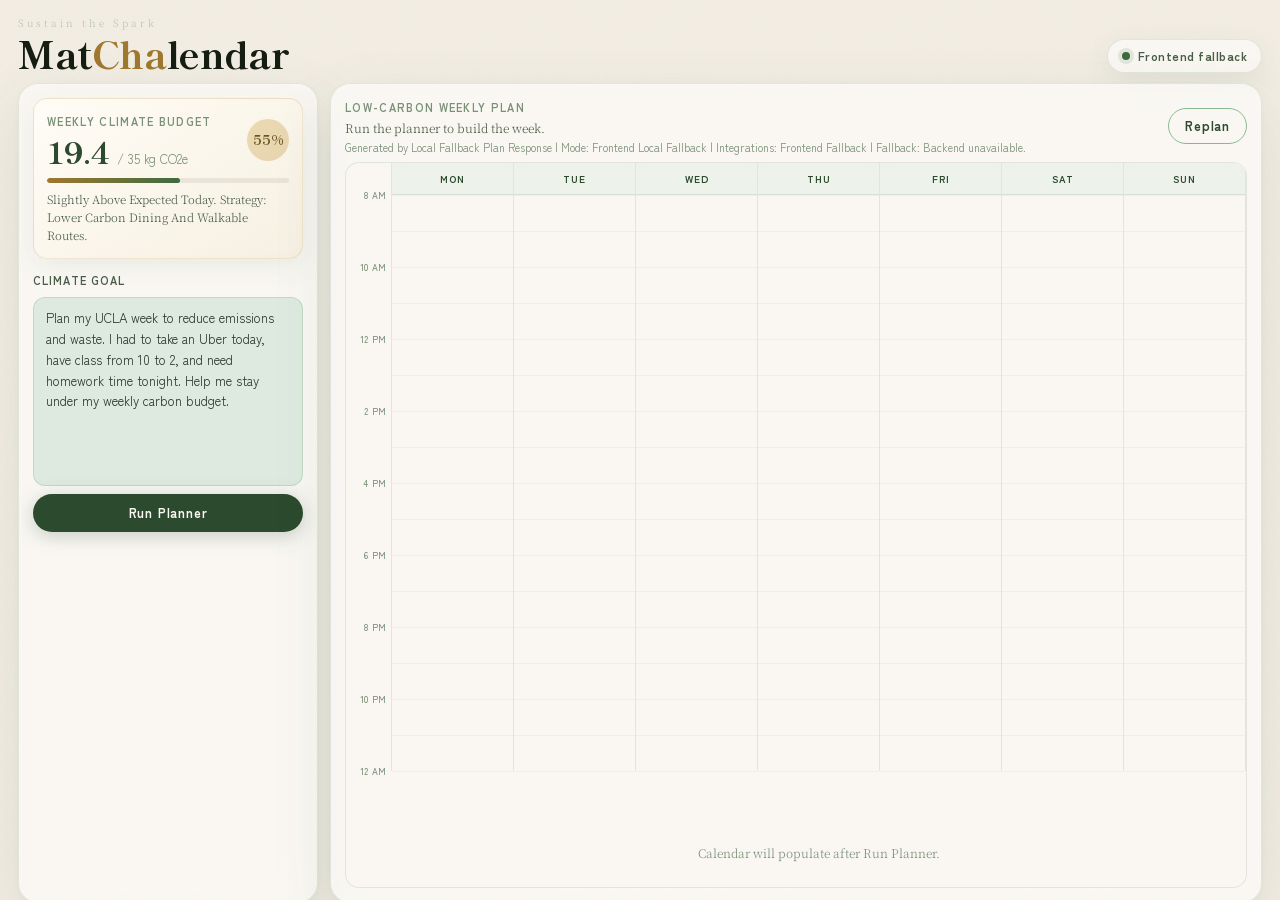
==== commit 2162798b: "m m" ====
--- a/index.html
+++ b/index.html
@@ -14,7 +14,7 @@
           <p class="mood-text">Sustain the Spark</p>
           <h1>Mat<span class="gold">Cha</span>lendar</h1>
         </div>
-        <div class="local-badge" aria-label="Local planner status">
+        <div id="plannerBadge" class="local-badge" aria-label="Planner status">
           <span class="status-dot"></span>
           Local AI climate planner
         </div>
@@ -40,6 +40,17 @@
             <button class="primary-button" type="submit">Run Planner</button>
             <ol id="compactTrace" class="compact-trace" hidden></ol>
           </form>
+
+          <section id="memoryCard" class="memory-card" aria-label="Memory update suggestion" hidden>
+            <p class="kicker">Memory</p>
+            <h3>Remember this preference?</h3>
+            <p id="memoryReason" class="quiet-copy"></p>
+            <div id="memoryPatch" class="memory-patch"></div>
+            <div class="memory-actions">
+              <button id="saveMemoryBtn" class="secondary-button" type="button">Save</button>
+              <button id="ignoreMemoryBtn" class="ghost-button" type="button">Ignore</button>
+            </div>
+          </section>
         </aside>
 
         <section class="calendar-panel" aria-label="Weekly calendar">
@@ -47,6 +58,7 @@
             <div>
               <p class="kicker">Low-carbon weekly plan</p>
               <h2 id="planSummary">Run the planner to build the week.</h2>
+              <p id="plannerMeta" class="planner-meta">PlannerProvider waiting for a goal.</p>
             </div>
             <button id="regenerateBtn" class="secondary-button" type="button">Replan</button>
           </div>
--- a/styles.css
+++ b/styles.css
@@ -284,6 +284,40 @@
   color: var(--text-mid);
 }
 
+.memory-card {
+  display: grid;
+  gap: 8px;
+  margin-top: 12px;
+  padding: 12px;
+  border: 1px solid rgba(90, 143, 94, 0.22);
+  border-radius: 12px;
+  background: rgba(255, 255, 255, 0.52);
+}
+
+.memory-card h3 {
+  margin: 0;
+  color: var(--matcha-d);
+  font-size: 14px;
+  line-height: 1.25;
+}
+
+.memory-patch {
+  max-height: 90px;
+  overflow: auto;
+  padding: 8px;
+  border-radius: 8px;
+  background: var(--matcha-dust);
+  color: var(--text-mid);
+  font-size: 11px;
+  line-height: 1.45;
+  white-space: pre-wrap;
+}
+
+.memory-actions {
+  display: flex;
+  gap: 8px;
+}
+
 /* -- GOAL FORM -- */
 .goal-form {
   display: grid;
@@ -360,6 +394,22 @@
   transform: translateY(-1px);
 }
 
+.ghost-button {
+  min-height: 36px;
+  padding: 0 14px;
+  border: 0;
+  border-radius: 100px;
+  background: transparent;
+  color: var(--text-soft);
+  font-size: 13px;
+  font-weight: 700;
+}
+
+.ghost-button:hover {
+  background: rgba(222, 234, 223, 0.45);
+  color: var(--matcha-d);
+}
+
 .close-button {
   width: 34px;
   height: 34px;
@@ -455,6 +505,13 @@
   font-size: 12px;
   color: var(--text-mid);
   line-height: 1.5;
+}
+
+.planner-meta {
+  margin-top: 3px;
+  color: var(--text-soft);
+  font-size: 11px;
+  line-height: 1.35;
 }
 
 .calendar-grid {
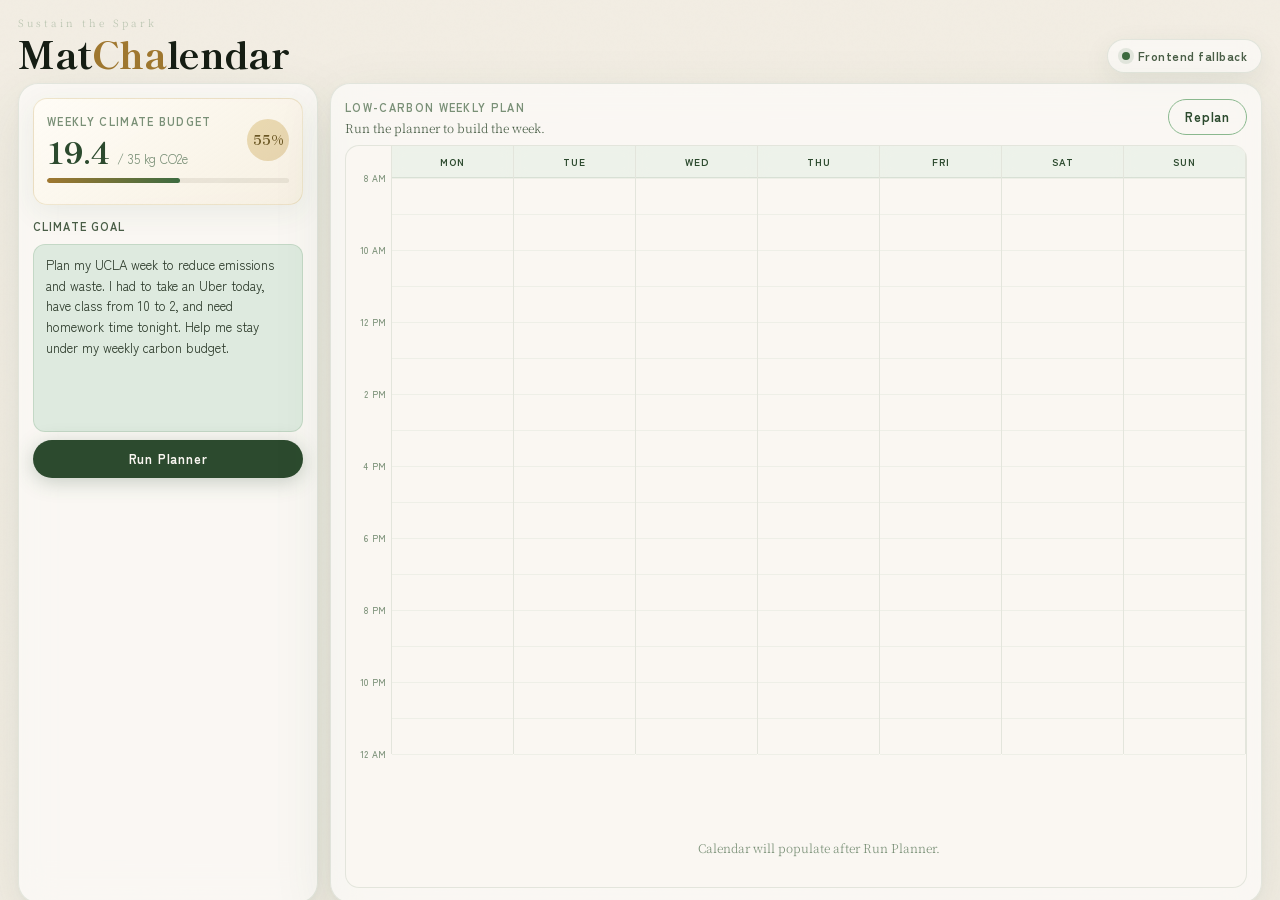
==== commit e3742076: "1" ====
--- a/index.html
+++ b/index.html
@@ -31,7 +31,6 @@
               <span id="carbonPercent" class="budget-pill">55%</span>
             </div>
             <div class="budget-meter" aria-hidden="true"><span id="carbonMeter"></span></div>
-            <p id="carbonStatus" class="quiet-copy">Slightly above today's pace after an emergency Uber. The planner compensates with calmer meal and route choices.</p>
           </section>
 
           <form id="plannerForm" class="goal-form">
@@ -58,7 +57,6 @@
             <div>
               <p class="kicker">Low-carbon weekly plan</p>
               <h2 id="planSummary">Run the planner to build the week.</h2>
-              <p id="plannerMeta" class="planner-meta">PlannerProvider waiting for a goal.</p>
             </div>
             <button id="regenerateBtn" class="secondary-button" type="button">Replan</button>
           </div>
--- a/styles.css
+++ b/styles.css
@@ -507,13 +507,6 @@
   line-height: 1.5;
 }
 
-.planner-meta {
-  margin-top: 3px;
-  color: var(--text-soft);
-  font-size: 11px;
-  line-height: 1.35;
-}
-
 .calendar-grid {
   display: grid;
   grid-template-columns: 46px repeat(7, minmax(72px, 1fr));
@@ -587,11 +580,11 @@
   right: 4px;
   left: 4px;
   display: grid;
-  align-content: space-between;
+  grid-template-rows: auto 1fr auto;
   min-height: 28px;
   border: none;
   border-radius: 8px;
-  padding: 5px 7px;
+  padding: 6px 7px;
   text-align: left;
   transition: transform 200ms ease, box-shadow 200ms ease, filter 200ms ease;
   overflow: hidden;
@@ -611,29 +604,48 @@
   box-shadow: 0 8px 24px rgba(44, 74, 46, 0.18), 0 0 0 2px rgba(160, 120, 48, 0.3);
 }
 
-.calendar-block strong,
-.calendar-block small span:first-child {
-  position: relative;
+.block-top,
+.block-bottom {
+  display: grid;
+  grid-template-columns: minmax(0, 1fr) auto;
+  gap: 5px;
+  align-items: start;
   min-width: 0;
+}
+
+.block-bottom {
+  align-self: end;
+  align-items: end;
+}
+
+.block-top strong,
+.block-bottom span:first-child {
   overflow: hidden;
   text-overflow: ellipsis;
   white-space: nowrap;
 }
 
-.calendar-block strong {
+.block-top strong {
   font-size: 10px;
   line-height: 1.15;
   color: var(--text);
 }
 
-.calendar-block small {
-  display: flex;
-  align-items: center;
-  justify-content: space-between;
-  gap: 4px;
-  margin-top: 2px;
+.block-top time,
+.block-bottom span:first-child {
+  color: var(--text-mid);
   font-size: 8.5px;
-  opacity: 0.8;
+  font-weight: 700;
+  line-height: 1.1;
+  opacity: 0.82;
+}
+
+.block-top time {
+  white-space: nowrap;
+}
+
+.block-bottom span:first-child {
+  font-weight: 600;
 }
 
 .carbon-mini-pill {
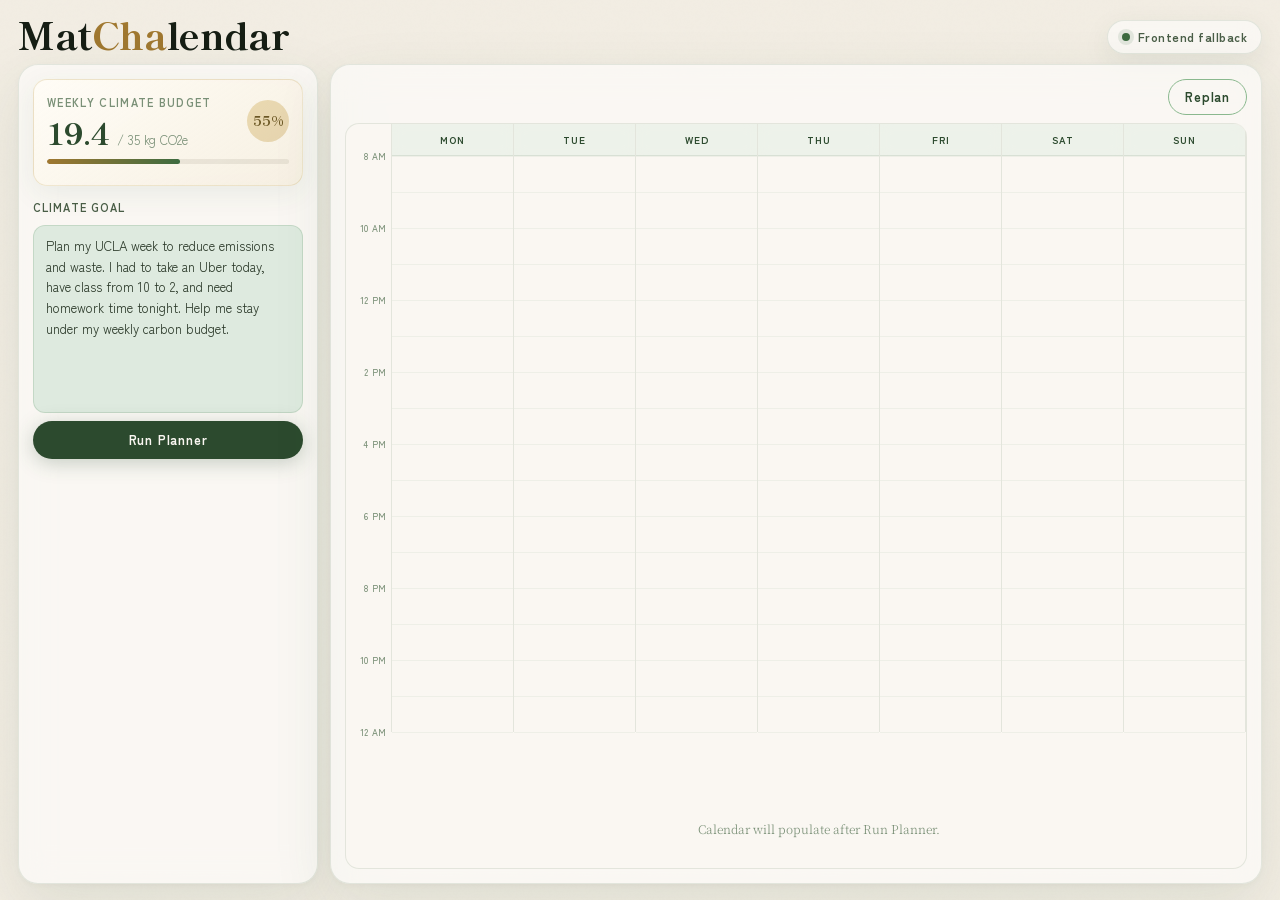
==== commit cd4ecc3a: "1" ====
--- a/index.html
+++ b/index.html
@@ -11,7 +11,6 @@
     <main class="app-shell">
       <header class="topbar">
         <div class="brand">
-          <p class="mood-text">Sustain the Spark</p>
           <h1>Mat<span class="gold">Cha</span>lendar</h1>
         </div>
         <div id="plannerBadge" class="local-badge" aria-label="Planner status">
@@ -54,10 +53,6 @@
 
         <section class="calendar-panel" aria-label="Weekly calendar">
           <div class="calendar-header">
-            <div>
-              <p class="kicker">Low-carbon weekly plan</p>
-              <h2 id="planSummary">Run the planner to build the week.</h2>
-            </div>
             <button id="regenerateBtn" class="secondary-button" type="button">Replan</button>
           </div>
           <div id="calendarGrid" class="calendar-grid" aria-live="polite"></div>
--- a/styles.css
+++ b/styles.css
@@ -78,15 +78,6 @@
   gap: 2px;
 }
 
-.mood-text {
-  margin: 0;
-  font-family: 'Noto Serif JP', serif;
-  font-size: 10px;
-  font-weight: 300;
-  letter-spacing: 0.3em;
-  color: rgba(61, 107, 64, 0.3);
-}
-
 .subtitle {
   margin: 0;
   font-family: 'Noto Serif JP', serif;
@@ -488,23 +479,8 @@
 
 /* -- CALENDAR PANEL -- */
 .calendar-header {
+  justify-content: flex-end;
   margin-bottom: 8px;
-}
-
-.calendar-header h2 {
-  font-family: 'Shippori Mincho B1', serif;
-  font-size: 15px;
-  font-weight: 600;
-  color: var(--matcha-d);
-}
-
-#planSummary {
-  max-width: 760px;
-  font-family: 'Noto Serif JP', serif;
-  font-weight: 300;
-  font-size: 12px;
-  color: var(--text-mid);
-  line-height: 1.5;
 }
 
 .calendar-grid {
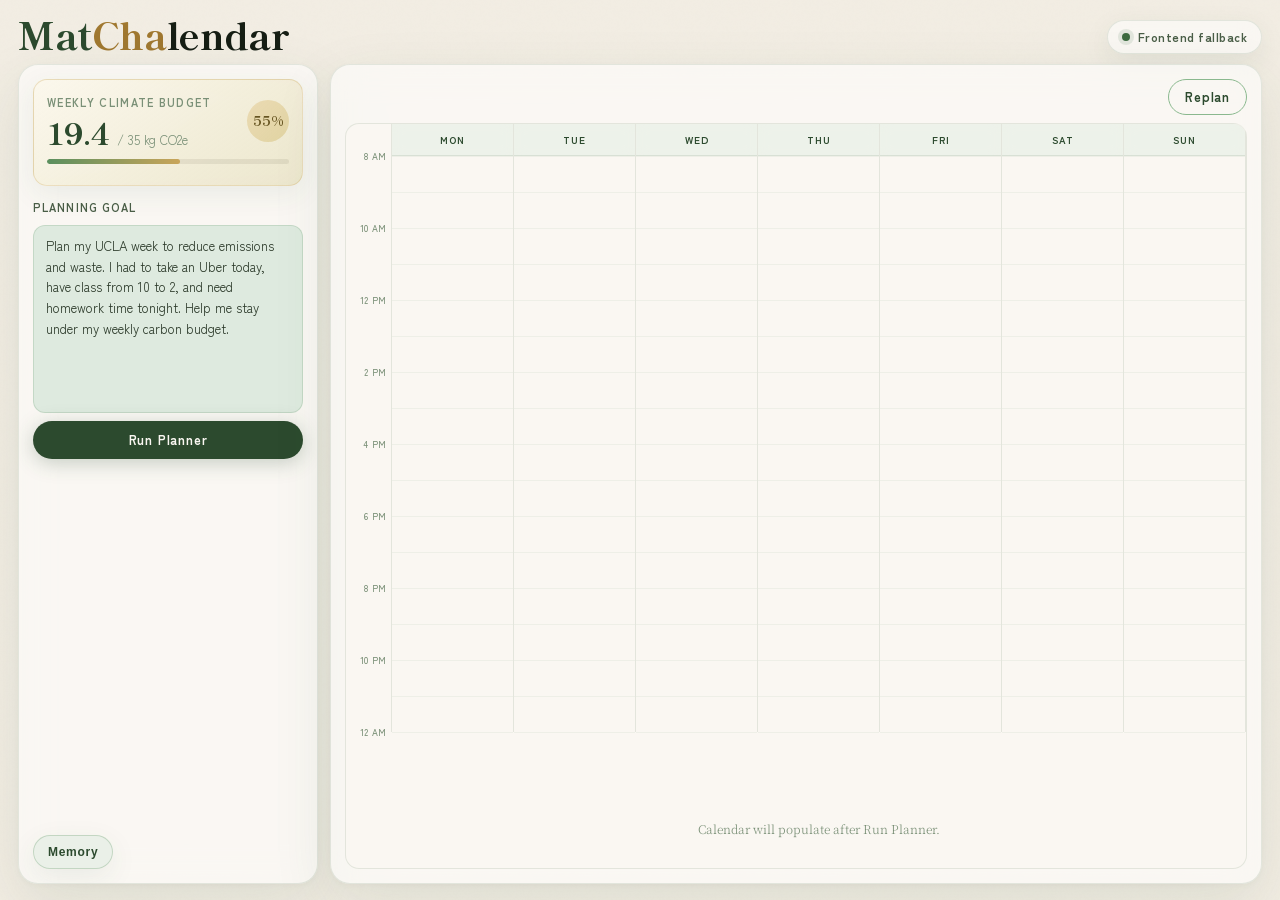
==== commit cac86da7: "1" ====
--- a/index.html
+++ b/index.html
@@ -11,11 +11,11 @@
     <main class="app-shell">
       <header class="topbar">
         <div class="brand">
-          <h1>Mat<span class="gold">Cha</span>lendar</h1>
+          <h1><span class="accent">Mat</span><span class="gold">Cha</span>lendar</h1>
         </div>
         <div id="plannerBadge" class="local-badge" aria-label="Planner status">
           <span class="status-dot"></span>
-          Local AI climate planner
+          Health-first AI planner
         </div>
       </header>
 
@@ -33,7 +33,7 @@
           </section>
 
           <form id="plannerForm" class="goal-form">
-            <label for="promptInput">Climate goal</label>
+            <label for="promptInput">Planning goal</label>
             <textarea id="promptInput" rows="8">Plan my UCLA week to reduce emissions and waste. I had to take an Uber today, have class from 10 to 2, and need homework time tonight. Help me stay under my weekly carbon budget.</textarea>
             <button class="primary-button" type="submit">Run Planner</button>
             <ol id="compactTrace" class="compact-trace" hidden></ol>
@@ -49,7 +49,24 @@
               <button id="ignoreMemoryBtn" class="ghost-button" type="button">Ignore</button>
             </div>
           </section>
+
+          <div class="panel-footer">
+            <button id="openMemoryBtn" class="memory-open-button" type="button" aria-haspopup="dialog" aria-expanded="false">
+              Memory
+            </button>
+          </div>
         </aside>
+
+        <section id="memoryViewer" class="memory-viewer" role="dialog" aria-modal="false" aria-labelledby="memoryViewerTitle" hidden>
+          <div class="memory-viewer-heading">
+            <div>
+              <p class="kicker">Memory</p>
+              <h2 id="memoryViewerTitle">Saved Preferences</h2>
+            </div>
+            <button id="closeMemoryBtn" class="close-button" type="button" aria-label="Close memory">&times;</button>
+          </div>
+          <div id="memoryViewerContent" class="memory-viewer-content" aria-live="polite"></div>
+        </section>
 
         <section class="calendar-panel" aria-label="Weekly calendar">
           <div class="calendar-header">
@@ -68,15 +85,36 @@
             </div>
             <h2 id="blockTitle"></h2>
             <p id="blockMeta" class="block-meta"></p>
+            <div id="mealStatus" class="meal-status" hidden></div>
 
-            <section class="impact-card">
-              <p class="kicker">Climate impact</p>
-              <div class="impact-row"><span>Estimated footprint</span><strong id="carbonEstimate"></strong></div>
+            <section id="menuSection" class="menu-section" hidden>
+              <p class="kicker">Meal composition</p>
+              <div id="menuSections" class="menu-sections"></div>
             </section>
 
-            <section id="menuSection" class="menu-section" hidden>
-              <p class="kicker">Menu</p>
-              <div id="menuSections" class="menu-sections"></div>
+            <section id="nutritionSection" class="detail-section" hidden>
+              <p class="kicker">Health fit</p>
+              <div id="nutritionDetails" class="metric-grid"></div>
+            </section>
+
+            <section id="impactCard" class="impact-card">
+              <p class="kicker">Climate impact</p>
+              <div id="climateDetails"></div>
+            </section>
+
+            <section id="whySection" class="detail-section" hidden>
+              <p class="kicker">Why this meal</p>
+              <p id="whyDetails"></p>
+            </section>
+
+            <section id="activitySection" class="detail-section" hidden>
+              <p class="kicker">Activity</p>
+              <div id="activityDetails" class="metric-grid"></div>
+            </section>
+
+            <section id="transportSection" class="detail-section" hidden>
+              <p class="kicker">Transportation</p>
+              <div id="transportDetails" class="metric-grid"></div>
             </section>
 
             <section id="choicesSection" class="choices-section" hidden>
--- a/styles.css
+++ b/styles.css
@@ -164,7 +164,7 @@
 }
 
 .workspace.drawer-open {
-  grid-template-columns: minmax(250px, 300px) minmax(500px, 1fr) minmax(260px, 310px);
+  grid-template-columns: minmax(250px, 300px) minmax(500px, 1fr) clamp(300px, 22vw, 350px);
 }
 
 /* -- PANEL BASE -- */
@@ -186,6 +186,16 @@
   overflow-x: hidden;
 }
 
+.detail-drawer {
+  padding: 18px;
+  background: rgba(255, 253, 248, 0.76);
+}
+
+.control-panel {
+  display: flex;
+  flex-direction: column;
+}
+
 .calendar-panel {
   display: grid;
   grid-template-rows: auto 1fr;
@@ -201,6 +211,7 @@
   background: linear-gradient(145deg, rgba(255, 252, 245, 0.9), rgba(243, 234, 216, 0.7));
   backdrop-filter: blur(8px);
   box-shadow: var(--soft-shadow);
+  transition: background 220ms ease, border-color 220ms ease;
 }
 
 .card-row,
@@ -266,6 +277,51 @@
   transition: width 1.2s ease;
 }
 
+.carbon-card.budget-footprint-zero,
+.carbon-card.budget-footprint-low {
+  border-color: rgba(90, 143, 94, 0.28);
+  background: linear-gradient(145deg, rgba(239, 248, 239, 0.94), rgba(216, 234, 218, 0.78));
+}
+
+.carbon-card.budget-footprint-zero .budget-pill,
+.carbon-card.budget-footprint-low .budget-pill {
+  background: linear-gradient(135deg, rgba(138, 184, 142, 0.6), rgba(222, 234, 223, 0.9));
+  color: var(--matcha-d);
+}
+
+.carbon-card.budget-footprint-zero .budget-meter span,
+.carbon-card.budget-footprint-low .budget-meter span {
+  background: linear-gradient(90deg, var(--matcha-m), var(--matcha-d));
+}
+
+.carbon-card.budget-footprint-moderate {
+  border-color: rgba(201, 165, 90, 0.3);
+  background: linear-gradient(145deg, rgba(251, 247, 235, 0.94), rgba(229, 222, 188, 0.72));
+}
+
+.carbon-card.budget-footprint-moderate .budget-pill {
+  background: linear-gradient(135deg, rgba(234, 217, 176, 0.95), rgba(214, 195, 126, 0.58));
+  color: #675522;
+}
+
+.carbon-card.budget-footprint-moderate .budget-meter span {
+  background: linear-gradient(90deg, var(--matcha-m), var(--gold-l));
+}
+
+.carbon-card.budget-footprint-high {
+  border-color: rgba(160, 120, 48, 0.34);
+  background: linear-gradient(145deg, rgba(255, 248, 230, 0.96), rgba(232, 204, 135, 0.76));
+}
+
+.carbon-card.budget-footprint-high .budget-pill {
+  background: linear-gradient(135deg, var(--gold-soft), rgba(201, 165, 90, 0.76));
+  color: #5f481b;
+}
+
+.carbon-card.budget-footprint-high .budget-meter span {
+  background: linear-gradient(90deg, var(--gold-l), var(--gold));
+}
+
 .quiet-copy {
   margin-bottom: 0;
   font-family: 'Noto Serif JP', serif;
@@ -302,11 +358,172 @@
   font-size: 11px;
   line-height: 1.45;
   white-space: pre-wrap;
+  outline: none;
+}
+
+.memory-patch:focus {
+  box-shadow: 0 0 0 3px rgba(90, 143, 94, 0.12);
 }
 
 .memory-actions {
   display: flex;
   gap: 8px;
+}
+
+.panel-footer {
+  display: flex;
+  margin-top: auto;
+  padding-top: 14px;
+}
+
+.memory-open-button {
+  min-height: 34px;
+  padding: 0 14px;
+  border: 1px solid rgba(90, 143, 94, 0.28);
+  border-radius: 100px;
+  background: rgba(222, 234, 223, 0.56);
+  color: var(--matcha-d);
+  font-size: 12px;
+  font-weight: 800;
+  letter-spacing: 0.06em;
+  box-shadow: var(--soft-shadow);
+  transition: background 0.2s, transform 0.2s, box-shadow 0.2s;
+}
+
+.memory-open-button:hover,
+.memory-open-button[aria-expanded="true"] {
+  background: var(--matcha-d);
+  color: var(--cream);
+  transform: translateY(-1px);
+  box-shadow: 0 10px 24px rgba(44, 74, 46, 0.18);
+}
+
+.memory-viewer {
+  position: fixed;
+  z-index: 8;
+  left: max(28px, calc((100vw - min(1640px, calc(100vw - 36px))) / 2 + 14px));
+  bottom: 34px;
+  width: min(336px, calc(100vw - 56px));
+  max-height: min(520px, calc(100vh - 90px));
+  display: grid;
+  grid-template-rows: auto minmax(0, 1fr);
+  gap: 10px;
+  padding: 14px;
+  border: 1px solid rgba(90, 143, 94, 0.22);
+  border-radius: 16px;
+  background: rgba(255, 255, 255, 0.9);
+  backdrop-filter: blur(18px);
+  box-shadow: 0 22px 70px rgba(44, 74, 46, 0.2), 0 2px 10px rgba(0, 0, 0, 0.05);
+}
+
+.memory-viewer-heading {
+  display: flex;
+  align-items: start;
+  justify-content: space-between;
+  gap: 12px;
+}
+
+.memory-viewer-heading h2 {
+  color: var(--matcha-d);
+  font-family: 'Shippori Mincho B1', Georgia, serif;
+  font-size: 18px;
+  font-weight: 700;
+}
+
+.memory-viewer-content {
+  min-height: 140px;
+  overflow: auto;
+  border-radius: 12px;
+  background: rgba(222, 234, 223, 0.42);
+  padding: 12px;
+}
+
+.memory-section {
+  display: grid;
+  gap: 6px;
+}
+
+.memory-section + .memory-section {
+  margin-top: 14px;
+  padding-top: 12px;
+  border-top: 1px solid rgba(60, 100, 60, 0.12);
+}
+
+.memory-section h3 {
+  color: var(--matcha-d);
+  font-size: 12px;
+  font-weight: 800;
+  letter-spacing: 0.04em;
+}
+
+.memory-section ul {
+  display: grid;
+  gap: 7px;
+  margin: 0;
+  padding: 0;
+  list-style: none;
+}
+
+.memory-preference {
+  position: relative;
+  display: grid;
+  grid-template-columns: minmax(0, 1fr) 26px;
+  gap: 8px;
+  align-items: start;
+  padding: 7px 7px 7px 11px;
+  border: 1px solid rgba(60, 100, 60, 0.08);
+  border-radius: 10px;
+  background: rgba(255, 255, 255, 0.42);
+  transition: opacity 0.2s, border-color 0.2s;
+}
+
+.memory-preference.saving {
+  opacity: 0.65;
+}
+
+.memory-preference-input {
+  width: 100%;
+  min-height: 28px;
+  resize: none;
+  overflow: hidden;
+  border: 0;
+  border-radius: 6px;
+  padding: 3px 4px;
+  background: transparent;
+  color: var(--text-mid);
+  font-size: 12px;
+  line-height: 1.45;
+  outline: none;
+}
+
+.memory-preference-input:focus {
+  background: rgba(222, 234, 223, 0.48);
+}
+
+.memory-delete-button {
+  display: grid;
+  width: 26px;
+  height: 26px;
+  place-items: center;
+  border: 0;
+  border-radius: 50%;
+  background: rgba(222, 234, 223, 0.68);
+  color: var(--text-soft);
+  font-size: 17px;
+  line-height: 1;
+  transition: background 0.2s, color 0.2s, transform 0.2s;
+}
+
+.memory-delete-button:hover {
+  background: var(--matcha-d);
+  color: var(--cream);
+  transform: translateY(-1px);
+}
+
+.memory-empty {
+  color: var(--text-mid);
+  font-size: 12px;
+  line-height: 1.45;
 }
 
 /* -- GOAL FORM -- */
@@ -583,7 +800,7 @@
 .block-top,
 .block-bottom {
   display: grid;
-  grid-template-columns: minmax(0, 1fr) auto;
+  grid-template-columns: minmax(0, 1fr) auto auto;
   gap: 5px;
   align-items: start;
   min-width: 0;
@@ -636,6 +853,20 @@
   line-height: 1;
 }
 
+.balanced-mini-pill {
+  display: inline-flex;
+  align-items: center;
+  flex: 0 0 auto;
+  min-height: 14px;
+  padding: 0 4px;
+  border-radius: 99px;
+  background: rgba(44, 74, 46, 0.1);
+  color: var(--matcha-d);
+  font-size: 8px;
+  font-weight: 800;
+  line-height: 1;
+}
+
 /* Block type colors -soft, muted, matcha-latte palette */
 .block-class {
   background: rgba(61, 107, 64, 0.12);
@@ -661,8 +892,9 @@
   background: rgba(160, 120, 48, 0.1);
 }
 
-/* Footprint colors. Event type sets the soft fill; estimated carbon sets the signal. */
+/* Footprint colors. Estimated carbon sets the whole task card color. */
 .footprint-zero {
+  background: linear-gradient(145deg, rgba(237, 248, 237, 0.94), rgba(218, 234, 219, 0.82));
   border-left-color: var(--matcha-d);
   box-shadow: inset 0 0 0 1px rgba(44, 74, 46, 0.08);
 }
@@ -673,6 +905,7 @@
 }
 
 .footprint-low {
+  background: linear-gradient(145deg, rgba(241, 248, 241, 0.92), rgba(224, 238, 225, 0.78));
   border-left-color: var(--matcha-m);
 }
 
@@ -682,15 +915,17 @@
 }
 
 .footprint-moderate {
-  border-left-color: var(--matcha-ll);
+  background: linear-gradient(145deg, rgba(247, 245, 229, 0.94), rgba(231, 224, 192, 0.76));
+  border-left-color: var(--gold-l);
 }
 
 .footprint-moderate .carbon-mini-pill {
-  background: rgba(191, 216, 193, 0.45);
-  color: var(--text-mid);
+  background: rgba(234, 217, 176, 0.82);
+  color: #725628;
 }
 
 .footprint-high {
+  background: linear-gradient(145deg, rgba(251, 243, 222, 0.96), rgba(229, 204, 144, 0.78));
   border-left-color: var(--gold);
 }
 
@@ -750,18 +985,53 @@
 
 #blockTitle {
   font-family: 'Shippori Mincho B1', serif;
-  font-size: 18px;
+  font-size: 24px;
   font-weight: 600;
   color: var(--matcha-d);
-  margin-top: 8px;
+  margin-top: 10px;
+  line-height: 1.16;
 }
 
 .block-meta {
-  margin: 6px 0 16px;
+  margin: 8px 0 16px;
   color: var(--text-soft);
-  font-size: 12px;
-  font-weight: 500;
+  font-size: 13px;
+  font-weight: 700;
   letter-spacing: 0.02em;
+}
+
+.meal-status {
+  display: flex;
+  flex-wrap: wrap;
+  gap: 8px;
+  margin: -2px 0 18px;
+}
+
+.balanced-badge,
+.meal-warning,
+.carbon-badge {
+  display: inline-flex;
+  align-items: center;
+  min-height: 26px;
+  padding: 0 10px;
+  border-radius: 8px;
+  font-size: 11px;
+  font-weight: 800;
+}
+
+.balanced-badge {
+  background: rgba(44, 74, 46, 0.1);
+  color: var(--matcha-d);
+}
+
+.meal-warning {
+  background: rgba(185, 154, 72, 0.14);
+  color: #725628;
+}
+
+.carbon-badge {
+  background: rgba(44, 74, 46, 0.08);
+  color: var(--matcha);
 }
 
 .detail-section,
@@ -775,10 +1045,11 @@
 
 .detail-section .kicker,
 .menu-section .kicker,
-.choices-section .kicker {
-  margin-bottom: 6px;
+.choices-section .kicker,
+.impact-card .kicker {
+  margin-bottom: 12px;
   color: var(--matcha-m);
-  font-size: 10px;
+  font-size: 12px;
 }
 
 .detail-section p:not(.kicker) {
@@ -791,16 +1062,15 @@
 }
 
 .impact-card {
-  padding: 14px;
-  border: 1px solid rgba(185, 154, 72, 0.2);
-  border-radius: 14px;
-  background: linear-gradient(145deg, rgba(251, 245, 234, 0.88), rgba(238, 228, 208, 0.5));
-  border-top: 3px solid var(--gold);
+  padding: 0;
+  border: 0;
+  border-top: 1px solid var(--border);
+  border-radius: 0;
+  background: transparent;
 }
 
 .impact-card .kicker {
-  margin-bottom: 8px;
-  color: var(--gold);
+  color: var(--matcha-m);
 }
 
 .impact-row {
@@ -818,6 +1088,49 @@
   display: grid;
   gap: 10px;
   margin-top: 10px;
+}
+
+.meal-composition-card {
+  padding: 13px 14px;
+  border: 1px solid rgba(60, 100, 60, 0.16);
+  border-radius: 14px;
+  background: rgba(237, 244, 237, 0.7);
+}
+
+.meal-composition-card h3 {
+  margin: 0 0 8px;
+  color: var(--matcha-d);
+  font-size: 13px;
+  font-weight: 800;
+  letter-spacing: 0.07em;
+  text-transform: uppercase;
+}
+
+.meal-composition-card ul {
+  display: grid;
+  gap: 7px;
+  margin: 0;
+  padding: 0;
+  list-style: none;
+}
+
+.meal-composition-card li {
+  display: grid;
+  grid-template-columns: minmax(0, 1fr) max-content;
+  gap: 12px;
+  align-items: baseline;
+  color: var(--text-mid);
+  font-size: 14px;
+  font-weight: 700;
+  line-height: 1.45;
+  overflow-wrap: anywhere;
+}
+
+.meal-composition-card li strong {
+  color: var(--matcha-d);
+  font-size: 12px;
+  font-weight: 800;
+  white-space: nowrap;
 }
 
 .menu-station {
@@ -865,6 +1178,66 @@
   font-weight: 800;
 }
 
+.metric-grid {
+  display: grid;
+  grid-template-columns: repeat(2, minmax(0, 1fr));
+  gap: 9px;
+}
+
+.metric-chip {
+  border: 1px solid rgba(60, 100, 60, 0.12);
+  border-radius: 8px;
+  padding: 11px 12px;
+  background: rgba(255, 255, 255, 0.55);
+}
+
+.metric-chip span {
+  display: block;
+  color: var(--sage);
+  font-size: 0.72rem;
+  font-weight: 800;
+  text-transform: uppercase;
+}
+
+.metric-chip strong {
+  display: block;
+  margin-top: 6px;
+  color: var(--matcha-d);
+  font-size: 1rem;
+  overflow-wrap: anywhere;
+}
+
+.climate-box {
+  padding: 16px;
+  border: 1px solid rgba(60, 100, 60, 0.16);
+  border-radius: 14px;
+  background: rgba(237, 244, 237, 0.62);
+}
+
+.climate-box strong {
+  display: block;
+  color: var(--matcha-d);
+  font-size: 22px;
+  font-weight: 800;
+  line-height: 1.1;
+}
+
+.climate-box span {
+  display: block;
+  margin-top: 4px;
+  color: var(--text-mid);
+  font-size: 13px;
+  font-weight: 700;
+}
+
+.climate-box p {
+  margin: 12px 0 0;
+  color: var(--text-mid);
+  font-size: 13px;
+  font-weight: 600;
+  line-height: 1.35;
+}
+
 .dining-choices {
   display: grid;
   gap: 8px;
@@ -880,7 +1253,7 @@
 
 .dining-choice summary {
   display: grid;
-  grid-template-columns: minmax(0, 1fr) auto 18px;
+  grid-template-columns: minmax(0, 1fr) auto auto 18px;
   gap: 8px;
   align-items: center;
   min-height: 40px;
@@ -907,6 +1280,13 @@
   color: var(--text);
   font-size: 11px;
   font-weight: 800;
+}
+
+.choice-status {
+  color: var(--matcha-m);
+  font-size: 10px;
+  font-weight: 800;
+  white-space: nowrap;
 }
 
 .choice-arrow {
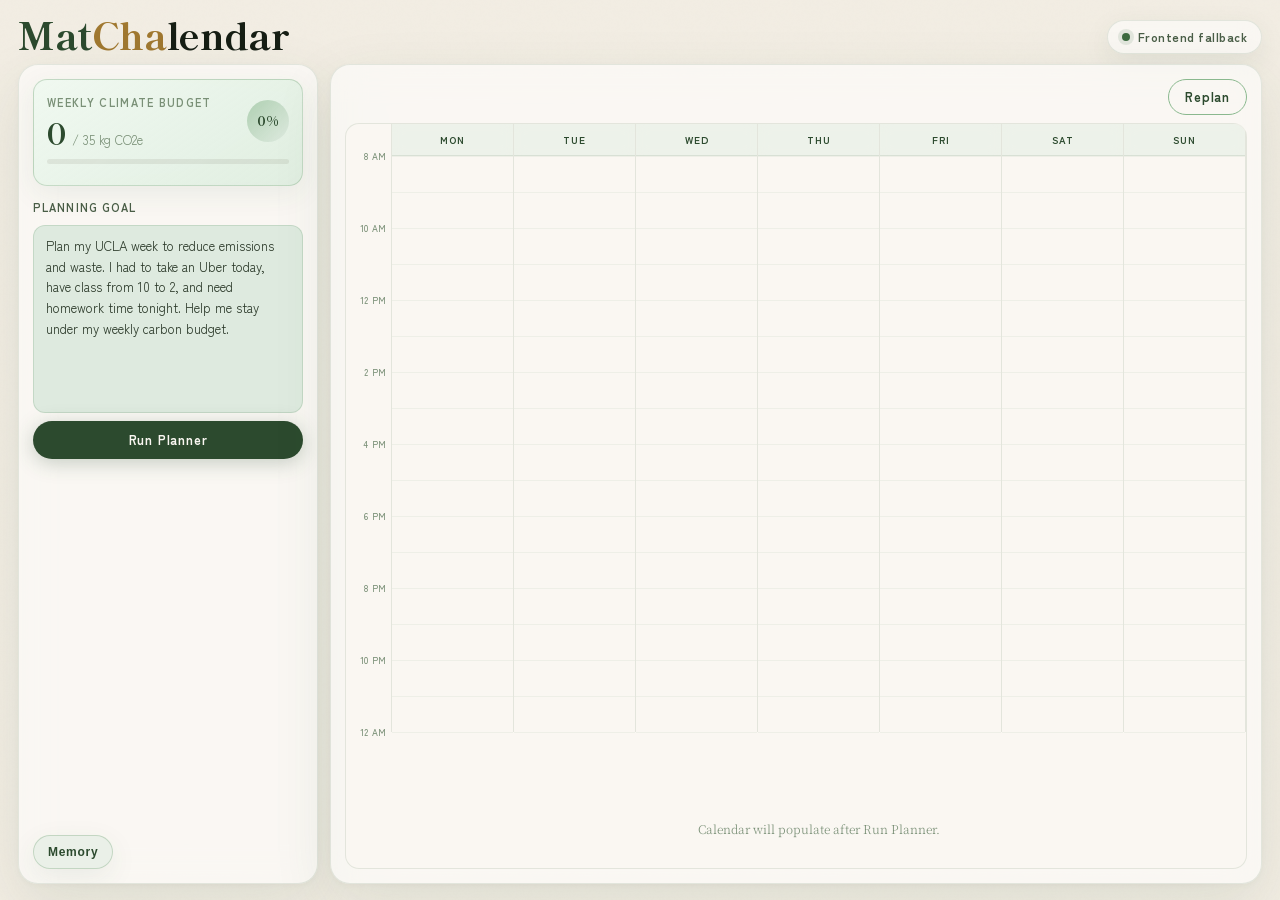
==== commit 9c00a0e4: "1" ====
--- a/index.html
+++ b/index.html
@@ -25,9 +25,9 @@
             <div class="card-row">
               <div>
                 <p class="kicker">Weekly climate budget</p>
-                <div class="carbon-number"><strong id="carbonCurrent">19.4</strong><span id="carbonTarget">/ 35 kg CO2e</span></div>
+                <div class="carbon-number"><strong id="carbonCurrent">0</strong><span id="carbonTarget">/ 35 kg CO2e</span></div>
               </div>
-              <span id="carbonPercent" class="budget-pill">55%</span>
+              <span id="carbonPercent" class="budget-pill">0%</span>
             </div>
             <div class="budget-meter" aria-hidden="true"><span id="carbonMeter"></span></div>
           </section>
